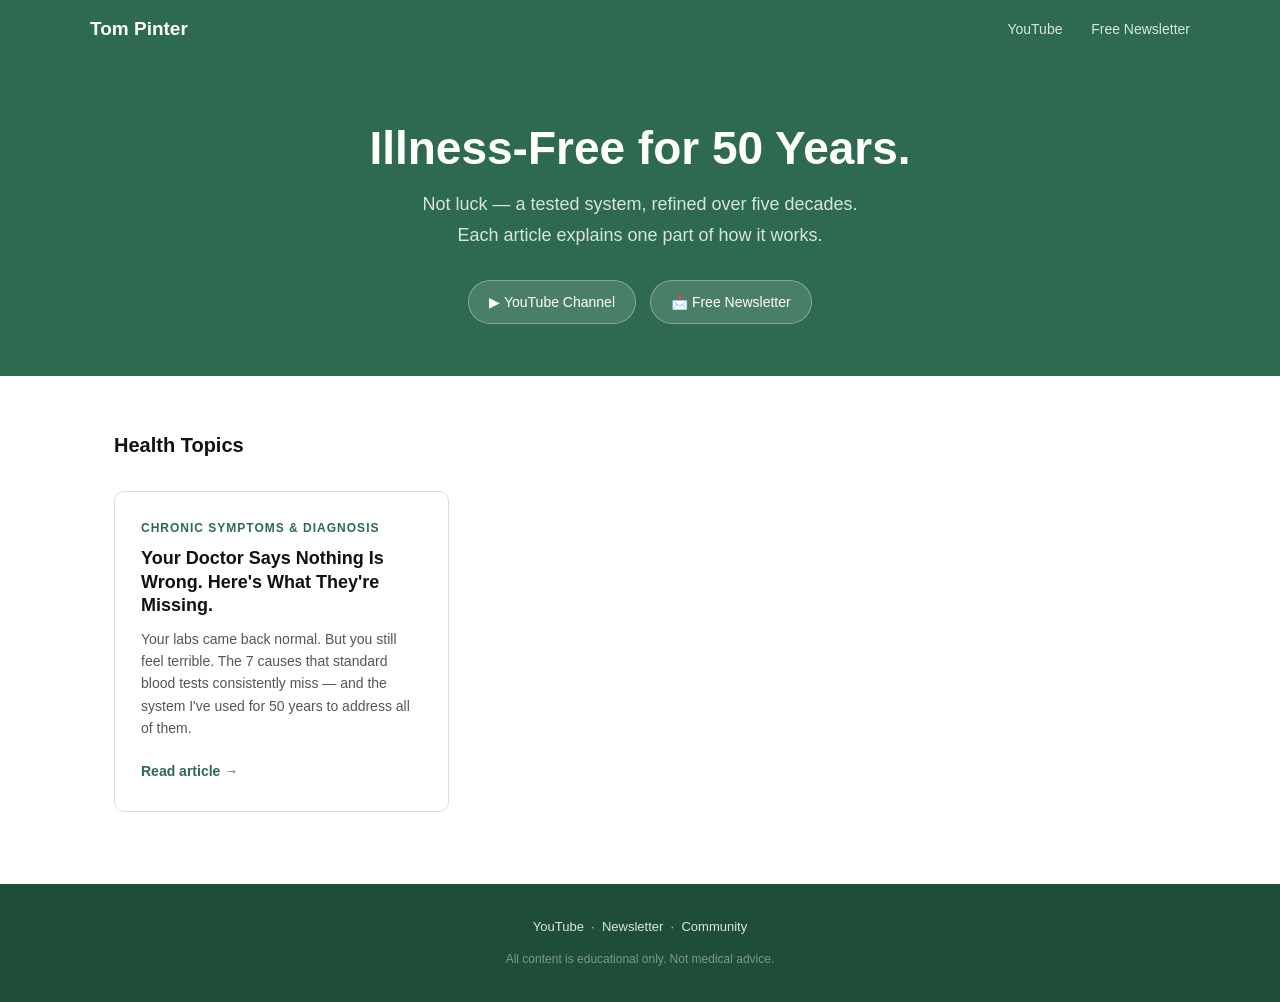
==== index.html @ b3b36281 "Initial site: hub index + first article (Your Doctor Says Nothing Is Wrong)" ====
<!DOCTYPE html>
<html lang="en">
<head>
  <meta charset="UTF-8">
  <meta name="viewport" content="width=device-width, initial-scale=1.0">
  <title>Tom Pinter — Illness-Free for 50 Years</title>
  <meta name="description" content="Tom Pinter has been illness-free for 50 years. Not luck — a tested system, refined over five decades. Each article explains one part of how it works.">
  <meta name="author" content="Tom Pinter">
  <link rel="canonical" href="https://tompinter.github.io/">

  <meta property="og:type" content="website">
  <meta property="og:title" content="Tom Pinter — Illness-Free for 50 Years">
  <meta property="og:description" content="A tested health system, refined over five decades. Each article explains one part of how it works.">
  <meta property="og:url" content="https://tompinter.github.io/">
  <meta property="og:site_name" content="Tom Pinter">

  <script type="application/ld+json">
  {
    "@context": "https://schema.org",
    "@type": "WebSite",
    "name": "Tom Pinter",
    "url": "https://tompinter.github.io/",
    "description": "Illness-free for 50 years. A tested health system explained through personal experience.",
    "author": {
      "@type": "Person",
      "name": "Tom Pinter",
      "url": "https://tompinter.github.io/",
      "sameAs": [
        "https://www.youtube.com/@tom.pinter",
        "https://holistichealthguide.substack.com/"
      ]
    }
  }
  </script>

  <!-- Facebook Pixel — uncomment and replace YOUR_PIXEL_ID when ready -->
  <!--
  <script>
  !function(f,b,e,v,n,t,s){if(f.fbq)return;n=f.fbq=function(){n.callMethod?
  n.callMethod.apply(n,arguments):n.queue.push(arguments)};if(!f._fbq)f._fbq=n;
  n.push=n;n.loaded=!0;n.version='2.0';n.queue=[];t=b.createElement(e);t.async=!0;
  t.src=v;s=b.getElementsByTagName(e)[0];s.parentNode.insertBefore(t,s)}
  (window,document,'script','https://connect.facebook.net/en_US/fbevents.js');
  fbq('init', 'YOUR_PIXEL_ID');
  fbq('track', 'PageView');
  </script>
  <noscript><img height="1" width="1" style="display:none"
  src="https://www.facebook.com/tr?id=YOUR_PIXEL_ID&ev=PageView&noscript=1"/></noscript>
  -->

  <link rel="stylesheet" href="style.css">
</head>
<body>

<header class="site-header">
  <div class="site-header-inner">
    <span class="site-name">Tom Pinter</span>
    <nav class="site-nav">
      <a href="https://www.youtube.com/@tom.pinter" target="_blank" rel="noopener">YouTube</a>
      <a href="https://holistichealthguide.substack.com/" target="_blank" rel="noopener">Free Newsletter</a>
    </nav>
  </div>
</header>

<div class="hub-hero">
  <h1>Illness-Free for 50 Years.</h1>
  <p>Not luck — a tested system, refined over five decades.<br>Each article explains one part of how it works.</p>
  <div class="hub-nav">
    <a href="https://www.youtube.com/@tom.pinter" target="_blank" rel="noopener">▶ YouTube Channel</a>
    <a href="https://holistichealthguide.substack.com/" target="_blank" rel="noopener">📩 Free Newsletter</a>
  </div>
</div>

<div class="hub-articles">
  <h2>Health Topics</h2>
  <div class="article-grid">

    <a class="article-card" href="/your-doctor-says-nothing-is-wrong/">
      <div class="card-eyebrow">Chronic Symptoms &amp; Diagnosis</div>
      <h3>Your Doctor Says Nothing Is Wrong. Here's What They're Missing.</h3>
      <p>Your labs came back normal. But you still feel terrible. The 7 causes that standard blood tests consistently miss — and the system I've used for 50 years to address all of them.</p>
      <span class="read-more">Read article →</span>
    </a>

    <!-- Future articles added here as new videos are published -->

  </div>
</div>

<footer class="site-footer">
  <p>
    <a href="https://www.youtube.com/@tom.pinter" target="_blank" rel="noopener">YouTube</a> &nbsp;·&nbsp;
    <a href="https://holistichealthguide.substack.com/" target="_blank" rel="noopener">Newsletter</a> &nbsp;·&nbsp;
    <a href="https://discord.gg/vsqzX4DSfn" target="_blank" rel="noopener">Community</a>
  </p>
  <p class="footer-disclaimer">All content is educational only. Not medical advice.</p>
</footer>

</body>
</html>
---- style.css ----
:root {
  --green:       #2D6A4F;
  --green-dark:  #1e4d38;
  --green-light: #f0f7f4;
  --text:        #1a1a1a;
  --text-muted:  #555;
  --border:      #cde3d8;
  --max-w:       740px;
  --max-w-wide:  1100px;
}

* { box-sizing: border-box; margin: 0; padding: 0; }

body {
  font-family: -apple-system, BlinkMacSystemFont, "Segoe UI", Helvetica, Arial, sans-serif;
  font-size: 17px;
  line-height: 1.75;
  color: var(--text);
  background: #fff;
}

a { color: var(--green); text-decoration: none; }
a:hover { text-decoration: underline; }

/* ── Site Header ── */
.site-header { background: var(--green); padding: 0 24px; }
.site-header-inner {
  max-width: var(--max-w-wide);
  margin: 0 auto;
  display: flex;
  align-items: center;
  justify-content: space-between;
  height: 58px;
}
.site-name { color: #fff; font-size: 19px; font-weight: 700; }
.site-nav a { color: rgba(255,255,255,.82); font-size: 14px; margin-left: 24px; }
.site-nav a:hover { color: #fff; text-decoration: none; }

/* ── Hub hero ── */
.hub-hero {
  background: var(--green);
  padding: 64px 24px 52px;
  text-align: center;
}
.hub-hero h1 {
  color: #fff;
  font-size: clamp(28px,4vw,46px);
  font-weight: 800;
  line-height: 1.15;
  margin-bottom: 14px;
}
.hub-hero p { color: rgba(255,255,255,.82); font-size: 18px; max-width: 540px; margin: 0 auto 28px; }
.hub-nav { display: flex; justify-content: center; gap: 14px; flex-wrap: wrap; }
.hub-nav a {
  background: rgba(255,255,255,.14);
  color: #fff !important;
  border: 1px solid rgba(255,255,255,.32);
  padding: 9px 20px;
  border-radius: 22px;
  font-size: 14px;
  transition: background .15s;
}
.hub-nav a:hover { background: rgba(255,255,255,.24); text-decoration: none; }

/* ── Hub articles ── */
.hub-articles {
  max-width: var(--max-w-wide);
  margin: 0 auto;
  padding: 52px 24px 72px;
}
.hub-articles h2 { font-size: 20px; font-weight: 700; color: #111; margin-bottom: 28px; }
.article-grid { display: grid; grid-template-columns: repeat(auto-fill,minmax(300px,1fr)); gap: 24px; }
.article-card {
  display: block;
  color: inherit !important;
  border: 1px solid var(--border);
  border-radius: 10px;
  padding: 26px;
  transition: box-shadow .15s, border-color .15s;
}
.article-card:hover { box-shadow: 0 4px 18px rgba(0,0,0,.09); border-color: var(--green); text-decoration: none; }
.card-eyebrow { font-size: 12px; font-weight: 700; text-transform: uppercase; letter-spacing: 1px; color: var(--green); margin-bottom: 8px; }
.article-card h3 { font-size: 18px; font-weight: 700; color: #111; line-height: 1.3; margin-bottom: 10px; }
.article-card p { font-size: 14px; color: var(--text-muted); line-height: 1.6; margin-bottom: 16px; }
.read-more { font-size: 14px; font-weight: 600; color: var(--green); }

/* ── Article hero ── */
.article-hero { background: var(--green-light); padding: 48px 24px 40px; border-bottom: 1px solid var(--border); }
.article-hero-inner { max-width: var(--max-w); margin: 0 auto; }
.article-eyebrow { font-size: 12px; font-weight: 700; text-transform: uppercase; letter-spacing: 1px; color: var(--green); margin-bottom: 12px; }
.article-hero h1 { font-size: clamp(24px,4vw,36px); font-weight: 800; line-height: 1.2; color: #111; margin-bottom: 16px; }
.article-byline { font-size: 14px; color: var(--text-muted); }

/* ── Article content ── */
.article-content { max-width: var(--max-w); margin: 0 auto; padding: 44px 24px 68px; }
.article-content p { margin-bottom: 18px; }
.article-content h2 {
  font-size: 22px; font-weight: 700; color: var(--green);
  margin: 44px 0 14px;
  border-top: 2px solid var(--green);
  padding-top: 10px;
}

/* ── Cause blocks ── */
.cause {
  background: var(--green-light);
  border-left: 4px solid var(--green);
  border-radius: 0 8px 8px 0;
  padding: 26px 30px;
  margin: 28px 0;
}
.cause-number { font-size: 11px; font-weight: 700; text-transform: uppercase; letter-spacing: 1.2px; color: var(--green); margin-bottom: 4px; }
.cause h3 { font-size: 19px; font-weight: 700; color: #111; margin-bottom: 14px; }
.cause p { margin-bottom: 13px; }
.cause p:last-child { margin-bottom: 0; }

/* ── Video embed ── */
.video-wrapper {
  position: relative; padding-bottom: 56.25%; height: 0; overflow: hidden;
  border-radius: 8px; margin: 32px 0; background: #000;
}
.video-wrapper iframe { position: absolute; top: 0; left: 0; width: 100%; height: 100%; border: 0; }

/* ── FAQ ── */
.faq { margin-top: 52px; }
.faq h2 { font-size: 22px; font-weight: 700; color: var(--green); margin-bottom: 24px; border-top: 2px solid var(--green); padding-top: 10px; }
.faq-item { border-bottom: 1px solid var(--border); padding: 18px 0; }
.faq-q { font-weight: 700; font-size: 16px; color: #111; margin-bottom: 8px; }
.faq-a { font-size: 15px; color: var(--text); line-height: 1.65; }

/* ── CTA block ── */
.cta-block { background: var(--green); border-radius: 10px; padding: 38px 32px; text-align: center; margin: 52px 0 8px; }
.cta-block h2 { color: #fff; font-size: 22px; font-weight: 700; margin-bottom: 10px; border: none; padding: 0; }
.cta-block p { color: rgba(255,255,255,.84); font-size: 15px; margin-bottom: 22px; }
.cta-button {
  display: inline-block; background: #fff; color: var(--green) !important;
  font-weight: 700; font-size: 15px; padding: 13px 30px; border-radius: 6px;
  transition: opacity .15s;
}
.cta-button:hover { opacity: .9; text-decoration: none; }

/* ── Footer ── */
.site-footer { background: var(--green-dark); color: rgba(255,255,255,.7); text-align: center; padding: 32px 24px; font-size: 13px; }
.site-footer a { color: rgba(255,255,255,.85); }
.footer-disclaimer { margin-top: 10px; font-size: 12px; opacity: .6; }

/* ── Responsive ── */
@media (max-width: 640px) {
  .site-nav { display: none; }
  .article-content { padding: 28px 16px 52px; }
  .cause { padding: 18px 20px; }
  .cta-block { padding: 28px 20px; }
}
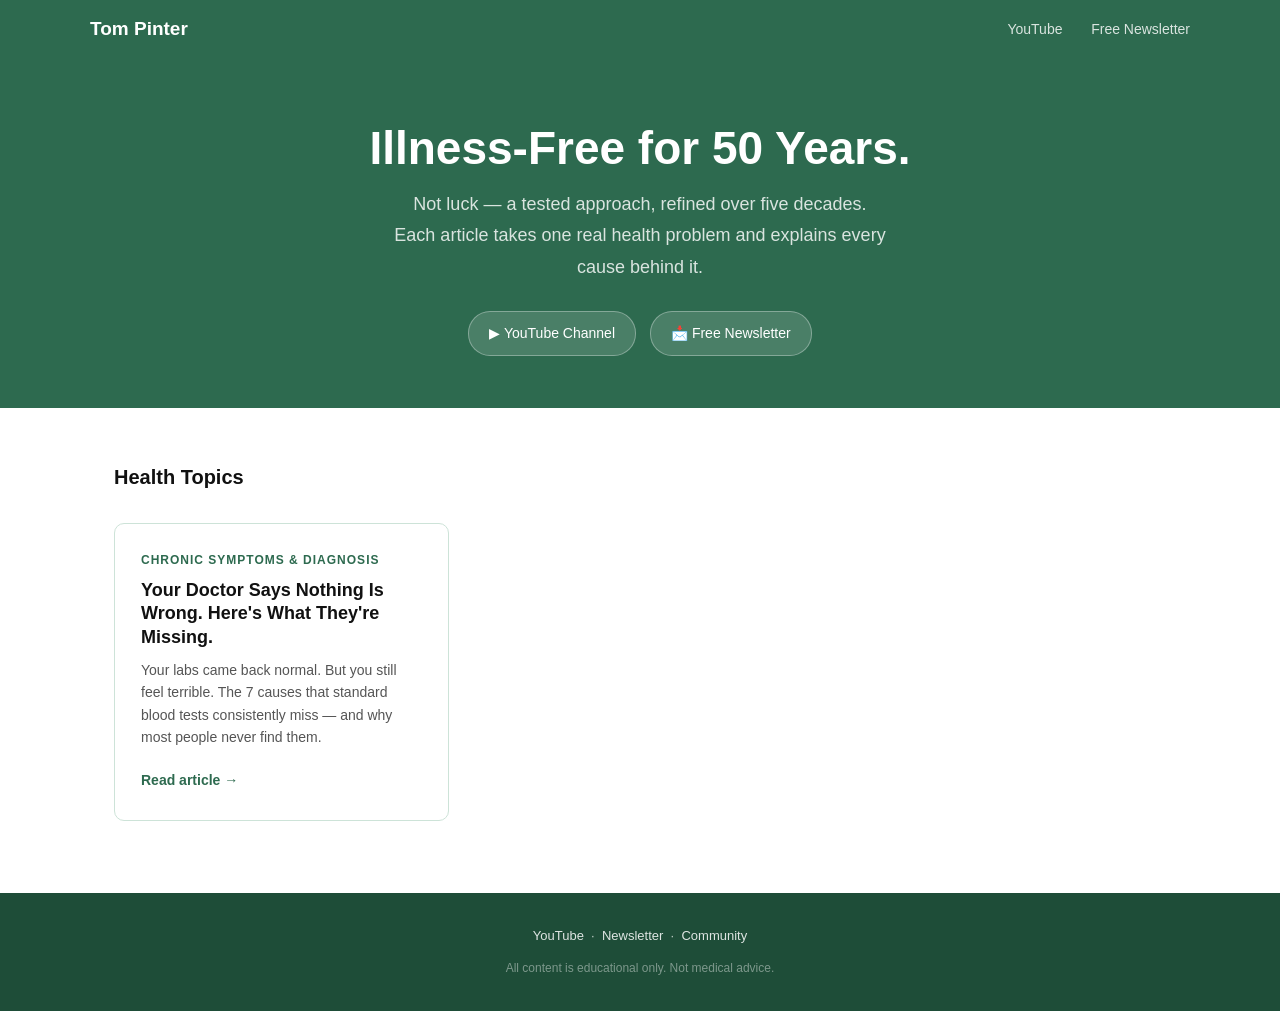
==== commit 5790ebd8: "Fix hub subtitle; rebuild article from narration + Tom corrections; remove Daily Protocol; add book " ====
--- a/index.html
+++ b/index.html
@@ -64,7 +64,7 @@
 
 <div class="hub-hero">
   <h1>Illness-Free for 50 Years.</h1>
-  <p>Not luck — a tested system, refined over five decades.<br>Each article explains one part of how it works.</p>
+  <p>Not luck — a tested approach, refined over five decades.<br>Each article takes one real health problem and explains every cause behind it.</p>
   <div class="hub-nav">
     <a href="https://www.youtube.com/@tom.pinter" target="_blank" rel="noopener">▶ YouTube Channel</a>
     <a href="https://holistichealthguide.substack.com/" target="_blank" rel="noopener">📩 Free Newsletter</a>
@@ -78,7 +78,7 @@
     <a class="article-card" href="/your-doctor-says-nothing-is-wrong/">
       <div class="card-eyebrow">Chronic Symptoms &amp; Diagnosis</div>
       <h3>Your Doctor Says Nothing Is Wrong. Here's What They're Missing.</h3>
-      <p>Your labs came back normal. But you still feel terrible. The 7 causes that standard blood tests consistently miss — and the system I've used for 50 years to address all of them.</p>
+      <p>Your labs came back normal. But you still feel terrible. The 7 causes that standard blood tests consistently miss — and why most people never find them.</p>
       <span class="read-more">Read article →</span>
     </a>
 
--- a/style.css
+++ b/style.css
@@ -113,6 +113,15 @@
 .cause h3 { font-size: 19px; font-weight: 700; color: #111; margin-bottom: 14px; }
 .cause p { margin-bottom: 13px; }
 .cause p:last-child { margin-bottom: 0; }
+.cause ul { margin: 0 0 13px 20px; }
+.cause ul li { margin-bottom: 6px; }
+.cause-label { font-weight: 700; color: var(--green-dark); font-size: 14px; text-transform: uppercase; letter-spacing: .6px; margin: 20px 0 6px; display: block; }
+
+/* Protocol steps */
+.protocol-step { display: flex; gap: 16px; margin-bottom: 22px; align-items: flex-start; }
+.step-num { background: var(--green); color: #fff; font-weight: 700; font-size: 14px; min-width: 36px; height: 36px; border-radius: 50%; display: flex; align-items: center; justify-content: center; flex-shrink: 0; margin-top: 2px; }
+.step-body h4 { font-size: 16px; font-weight: 700; color: #111; margin-bottom: 5px; }
+.step-body p { font-size: 15px; color: var(--text); margin-bottom: 0; line-height: 1.6; }
 
 /* ── Video embed ── */
 .video-wrapper {
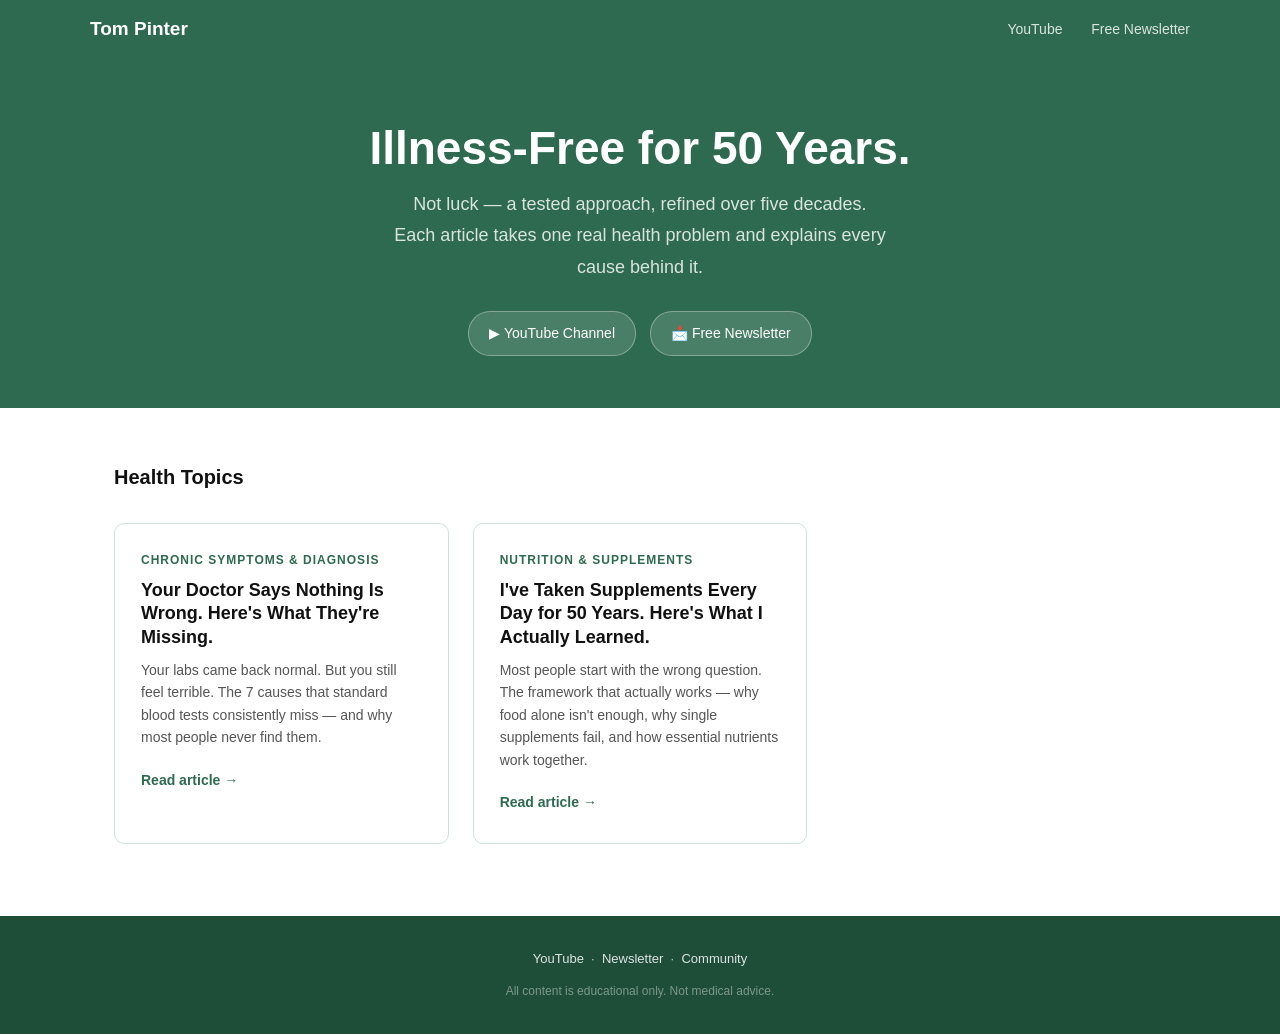
==== commit 4fafa445: "Add Supplement Truth article + cross-link update on first article + hub card" ====
--- a/index.html
+++ b/index.html
@@ -3,6 +3,7 @@
 <head>
   <meta charset="UTF-8">
   <meta name="viewport" content="width=device-width, initial-scale=1.0">
+  <link rel="icon" type="image/svg+xml" href="[data-uri]">
   <title>Tom Pinter — Illness-Free for 50 Years</title>
   <meta name="description" content="Tom Pinter has been illness-free for 50 years. Not luck — a tested system, refined over five decades. Each article explains one part of how it works.">
   <meta name="author" content="Tom Pinter">
@@ -33,20 +34,19 @@
   }
   </script>
 
-  <!-- Facebook Pixel — uncomment and replace YOUR_PIXEL_ID when ready -->
-  <!--
+  <!-- Meta Pixel Code -->
   <script>
   !function(f,b,e,v,n,t,s){if(f.fbq)return;n=f.fbq=function(){n.callMethod?
   n.callMethod.apply(n,arguments):n.queue.push(arguments)};if(!f._fbq)f._fbq=n;
   n.push=n;n.loaded=!0;n.version='2.0';n.queue=[];t=b.createElement(e);t.async=!0;
   t.src=v;s=b.getElementsByTagName(e)[0];s.parentNode.insertBefore(t,s)}
   (window,document,'script','https://connect.facebook.net/en_US/fbevents.js');
-  fbq('init', 'YOUR_PIXEL_ID');
+  fbq('init', '915129604917816');
   fbq('track', 'PageView');
   </script>
   <noscript><img height="1" width="1" style="display:none"
-  src="https://www.facebook.com/tr?id=YOUR_PIXEL_ID&ev=PageView&noscript=1"/></noscript>
-  -->
+  src="https://www.facebook.com/tr?id=915129604917816&ev=PageView&noscript=1"/></noscript>
+  <!-- End Meta Pixel Code -->
 
   <link rel="stylesheet" href="style.css">
 </head>
@@ -82,6 +82,13 @@
       <span class="read-more">Read article →</span>
     </a>
 
+    <a class="article-card" href="/supplement-truth/">
+      <div class="card-eyebrow">Nutrition &amp; Supplements</div>
+      <h3>I've Taken Supplements Every Day for 50 Years. Here's What I Actually Learned.</h3>
+      <p>Most people start with the wrong question. The framework that actually works — why food alone isn't enough, why single supplements fail, and how essential nutrients work together.</p>
+      <span class="read-more">Read article →</span>
+    </a>
+
     <!-- Future articles added here as new videos are published -->
 
   </div>
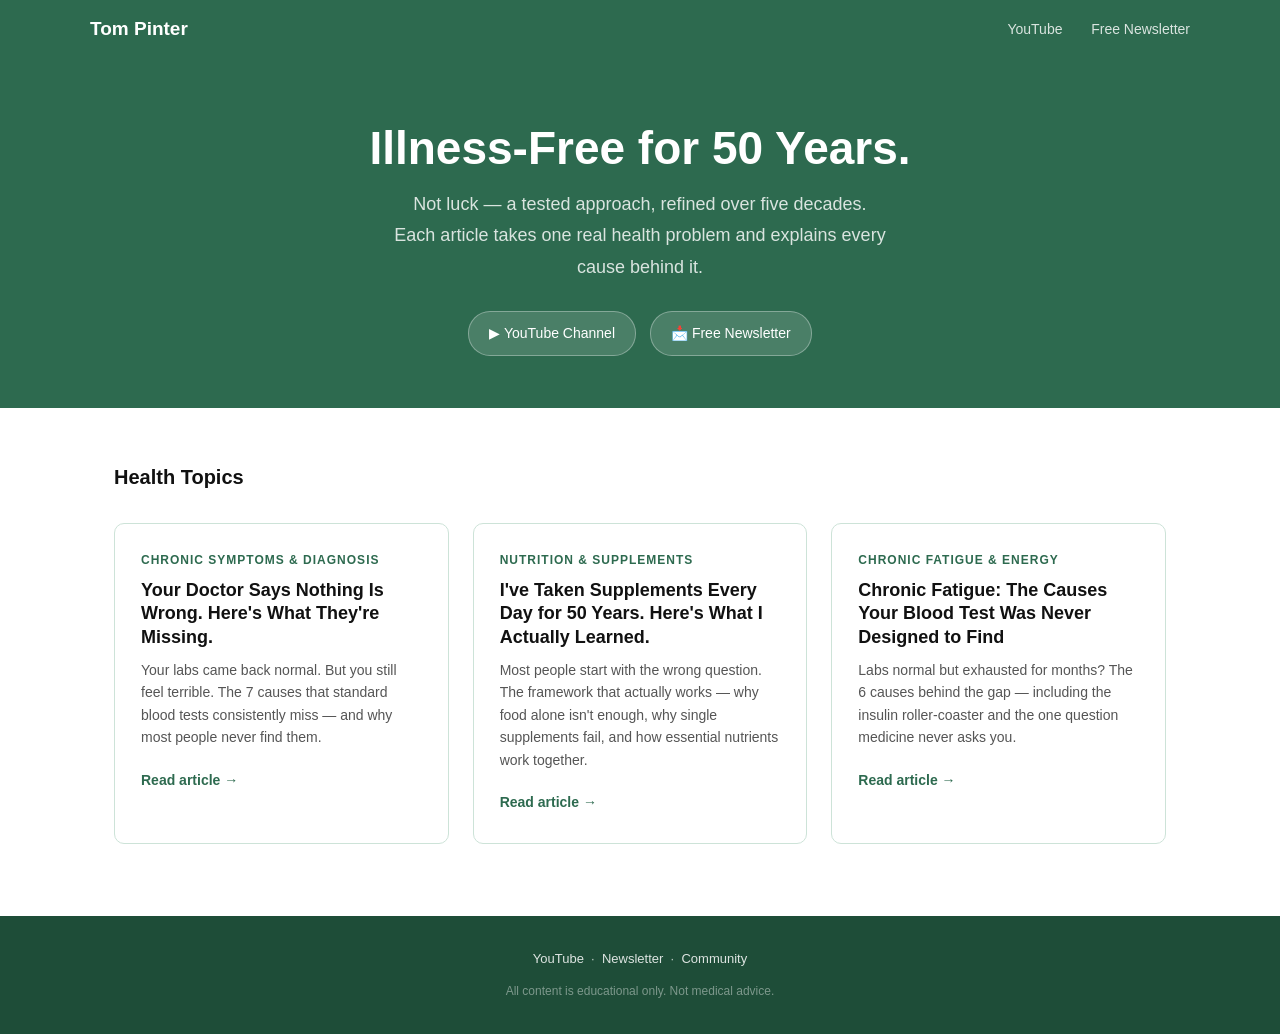
==== commit a41952f9: "Add chronic fatigue article + cross-links + hub card + sitemap/llms.txt registration" ====
--- a/index.html
+++ b/index.html
@@ -28,7 +28,10 @@
       "url": "https://tompinter.github.io/",
       "sameAs": [
         "https://www.youtube.com/@tom.pinter",
-        "https://holistichealthguide.substack.com/"
+        "https://holistichealthguide.substack.com/",
+        "https://discord.gg/vsqzX4DSfn",
+        "https://whop.com/holistic-health-guide-by-tom/",
+        "https://www.reddit.com/user/TomPinter/"
       ]
     }
   }
@@ -89,6 +92,13 @@
       <span class="read-more">Read article →</span>
     </a>
 
+    <a class="article-card" href="/chronic-fatigue-causes/">
+      <div class="card-eyebrow">Chronic Fatigue &amp; Energy</div>
+      <h3>Chronic Fatigue: The Causes Your Blood Test Was Never Designed to Find</h3>
+      <p>Labs normal but exhausted for months? The 6 causes behind the gap — including the insulin roller-coaster and the one question medicine never asks you.</p>
+      <span class="read-more">Read article →</span>
+    </a>
+
     <!-- Future articles added here as new videos are published -->
 
   </div>
